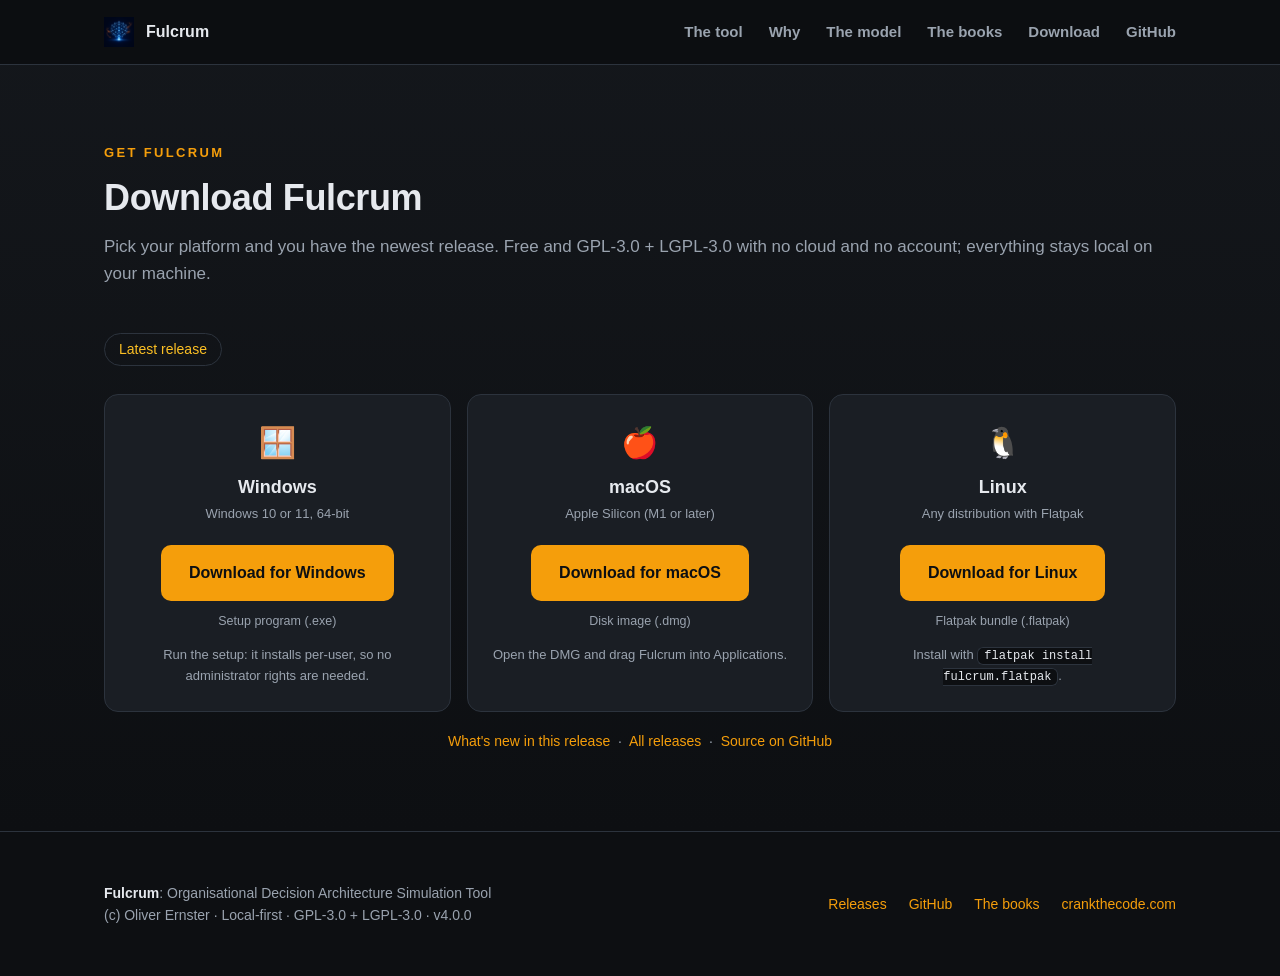
==== docs/download.html @ f6ef6655 "Close the remaining adversarial findings, surface the mechanics and add calibration Claims divide by" ====
<!DOCTYPE html>
<html lang="en">
<head>
<meta charset="utf-8">
<meta name="viewport" content="width=device-width, initial-scale=1">
<title>Download Fulcrum for Windows, macOS or Linux</title>
<meta name="description" content="Download the latest Fulcrum for Windows, macOS (Apple Silicon) or Linux. Free, GPL-3.0 + LGPL-3.0, local-first with no cloud and no account. One installer per platform, always the newest release.">
<meta name="author" content="Oliver Ernster">
<meta name="robots" content="index, follow">
<meta name="theme-color" content="#0d0f12">
<link rel="canonical" href="https://ernster.dev/fulcrum/download.html">
<meta property="og:type" content="website">
<meta property="og:site_name" content="Fulcrum">
<meta property="og:title" content="Download Fulcrum for Windows, macOS or Linux">
<meta property="og:description" content="One installer per platform, always the newest release. Free, local-first, no cloud and no account.">
<meta property="og:url" content="https://ernster.dev/fulcrum/download.html">
<meta property="og:image" content="https://ernster.dev/fulcrum/assets/screenshots/play-board.png">
<meta property="og:image:alt" content="The Fulcrum board scoring an organisation&#x27;s structure">
<meta name="twitter:card" content="summary_large_image">
<meta name="twitter:title" content="Download Fulcrum for Windows, macOS or Linux">
<meta name="twitter:description" content="One installer per platform, always the newest release. Free, local-first, no cloud and no account.">
<meta name="twitter:image" content="https://ernster.dev/fulcrum/assets/screenshots/play-board.png">
<link rel="icon" type="image/png" href="assets/fulcrum.png">
<link rel="stylesheet" href="styles.css">
</head>
<body>
<header class="nav">
  <div class="container nav-inner">
    <a class="brand" href="./">
      <img src="assets/fulcrum.png" alt="Fulcrum icon">Fulcrum</a>
    <nav class="nav-links">
      <a href="tool.html">The tool</a>
      <a href="why.html">Why</a>
      <a href="model.html">The model</a>
      <a href="why.html#books">The books</a>
      <a href="download.html">Download</a>
      <a href="https://github.com/oernster/fulcrum">GitHub</a>
    </nav>
  </div>
</header>
<main>
  <section id="download" class="alt">
    <div class="container">
      <div class="eyebrow">Get Fulcrum</div>
      <h2 class="section-title">Download Fulcrum</h2>
      <p class="section-sub">Pick your platform and you have the newest release. Free and
        GPL-3.0 + LGPL-3.0 with no cloud and no account; everything stays local on your machine.</p>
      <span class="dl-version" id="dl-version">Latest release</span>
      <div class="downloads">
        <div class="dl-card">
          <div class="ico">🪟</div>
          <h3>Windows</h3>
          <p class="req">Windows 10 or 11, 64-bit</p>
          <a class="btn btn-primary" href="https://github.com/oernster/fulcrum/releases/latest/download/FulcrumSetup.exe">
            Download for Windows</a>
          <p class="meta" data-asset="FulcrumSetup.exe">Setup program (.exe)</p>
          <p class="how">Run the setup: it installs per-user, so no administrator rights are needed.</p>
        </div>
        <div class="dl-card">
          <div class="ico">🍎</div>
          <h3>macOS</h3>
          <p class="req">Apple Silicon (M1 or later)</p>
          <a class="btn btn-primary" href="https://github.com/oernster/fulcrum/releases/latest/download/fulcrum.dmg">
            Download for macOS</a>
          <p class="meta" data-asset="fulcrum.dmg">Disk image (.dmg)</p>
          <p class="how">Open the DMG and drag Fulcrum into Applications.</p>
        </div>
        <div class="dl-card">
          <div class="ico">🐧</div>
          <h3>Linux</h3>
          <p class="req">Any distribution with Flatpak</p>
          <a class="btn btn-primary" href="https://github.com/oernster/fulcrum/releases/latest/download/fulcrum.flatpak">
            Download for Linux</a>
          <p class="meta" data-asset="fulcrum.flatpak">Flatpak bundle (.flatpak)</p>
          <p class="how">Install with <code>flatpak install fulcrum.flatpak</code>.</p>
        </div>
      </div>
      <p class="dl-links">
        <a id="dl-whats-new" href="https://github.com/oernster/fulcrum/releases/latest">What's new in this release</a>
        &nbsp;·&nbsp;
        <a href="https://github.com/oernster/fulcrum/releases">All releases</a>
        &nbsp;·&nbsp;
        <a href="https://github.com/oernster/fulcrum">Source on GitHub</a>
      </p>
    </div>
  </section>
</main>
<footer>
  <div class="container footer-inner">
    <div>
      <strong>Fulcrum</strong>: Organisational Decision Architecture Simulation Tool<br>
      (c) Oliver Ernster · Local-first · GPL-3.0 + LGPL-3.0 · v<!--VERSION-->4.0.0<!--/VERSION-->
    </div>
    <div class="footer-links">
      <a href="https://github.com/oernster/fulcrum/releases">Releases</a>
      <a href="https://github.com/oernster/fulcrum">GitHub</a>
      <a href="https://www.crankthecode.com/books">The books</a>
      <a href="https://www.crankthecode.com/">crankthecode.com</a>
    </div>
  </div>
</footer>
<script>
    // The download buttons never go stale: each points at GitHub's releases/latest/download
    // redirect, which always serves the newest release's asset (the asset names are version-free
    // by design). This script only decorates the page with live details: the version chip, the
    // release date and each installer's size, fetched from the GitHub API. If the call fails
    // (offline, rate-limited), the static text above stands on its own.
    (function () {
        var api = 'https://api.github.com/repos/oernster/fulcrum/releases/latest';
        fetch(api).then(function (r) {
            if (!r.ok) { throw new Error('release lookup failed'); }
            return r.json();
        }).then(function (rel) {
            var version = (rel.tag_name || '').replace(/^v/, '');
            if (version) {
                document.getElementById('dl-version').textContent = 'Version ' + version;
            }
            if (rel.html_url) {
                document.getElementById('dl-whats-new').href = rel.html_url;
            }
            (rel.assets || []).forEach(function (asset) {
                var meta = document.querySelector('[data-asset="' + asset.name + '"]');
                if (meta && asset.size) {
                    var mb = (asset.size / (1024 * 1024)).toFixed(1);
                    meta.textContent = meta.textContent + ' · ' + mb + ' MB';
                }
            });
        }).catch(function () { /* The static page already says everything essential. */ });
    })();
</script>
</body>
</html>
---- docs/styles.css ----
/* Fulcrum GitHub Pages site. Dark, amber-accented, matching the app theme. */
:root {
  --bg: #0d0f12;
  --surface: #1a1e24;
  --raised: #222831;
  --border: #2c333d;
  --text: #e6e9ee;
  --muted: #9aa3af;
  --accent: #f59e0b;
  --accent-bright: #fbbf24;
  --maxw: 1120px;
  --radius: 14px;
  --font: -apple-system, BlinkMacSystemFont, "Segoe UI", Roboto, Inter,
    "Helvetica Neue", Arial, sans-serif;
}
* { box-sizing: border-box; }
html { scroll-behavior: smooth; }
body {
  margin: 0;
  background: var(--bg);
  color: var(--text);
  font-family: var(--font);
  line-height: 1.6;
  -webkit-font-smoothing: antialiased;
}
a { color: var(--accent); text-decoration: none; }
a:hover { color: var(--accent-bright); }
h1, h2, h3, h4 { line-height: 1.2; }
.container { max-width: var(--maxw); margin: 0 auto; padding: 0 24px; }

header.nav {
  position: sticky;
  top: 0;
  z-index: 10;
  background: rgba(13, 15, 18, 0.82);
  backdrop-filter: blur(10px);
  border-bottom: 1px solid var(--border);
}
.nav-inner {
  display: flex;
  align-items: center;
  justify-content: space-between;
  height: 64px;
}
.brand {
  display: flex;
  align-items: center;
  gap: 12px;
  font-weight: 700;
  color: var(--text);
}
.brand img { width: 30px; height: 30px; }
.nav-links { display: flex; gap: 26px; align-items: center; }
.nav-links a { color: var(--muted); font-weight: 600; font-size: 15px; }
.nav-links a:hover { color: var(--accent-bright); }

.hero {
  position: relative;
  text-align: center;
  padding: 104px 0 80px;
  overflow: hidden;
}
.hero::before {
  content: "";
  position: absolute;
  inset: 0;
  background: radial-gradient(
    58% 50% at 50% 0,
    rgba(245, 158, 11, 0.18),
    transparent 70%
  );
  pointer-events: none;
}
.hero .logo {
  width: 112px;
  height: 112px;
  margin-bottom: 22px;
  filter: drop-shadow(0 10px 34px rgba(245, 158, 11, 0.28));
}
.hero h1 {
  font-size: clamp(42px, 7vw, 70px);
  margin: 0;
  letter-spacing: -0.02em;
}
.tagline {
  color: var(--accent);
  font-weight: 700;
  letter-spacing: 0.2em;
  text-transform: uppercase;
  font-size: 13px;
  margin-top: 10px;
}
.lede {
  max-width: 640px;
  margin: 26px auto 0;
  color: var(--muted);
  font-size: 19px;
}
.cta {
  display: flex;
  gap: 14px;
  justify-content: center;
  margin-top: 34px;
  flex-wrap: wrap;
}
.btn {
  display: inline-block;
  padding: 13px 26px;
  border-radius: 10px;
  font-weight: 700;
  border: 2px solid transparent;
  transition: 0.15s ease;
}
.btn-primary { background: var(--accent); color: #0d0f12; }
.btn-primary:hover { background: var(--accent-bright); color: #0d0f12; }
.btn-ghost { border-color: var(--border); color: var(--text); }
.btn-ghost:hover { border-color: var(--accent); color: var(--accent-bright); }
.badges {
  margin-top: 24px;
  color: var(--muted);
  font-size: 13px;
  letter-spacing: 0.06em;
}
.badges span { margin: 0 10px; }
.release-note { margin-top: 16px; color: var(--muted); font-size: 14px; }

section { padding: 78px 0; }
section.alt {
  background: linear-gradient(180deg, rgba(26, 30, 36, 0.5), transparent);
}
.eyebrow {
  color: var(--accent);
  font-weight: 700;
  letter-spacing: 0.18em;
  text-transform: uppercase;
  font-size: 13px;
  margin-bottom: 12px;
}
.section-title {
  font-size: clamp(28px, 4vw, 36px);
  margin: 0 0 14px;
  letter-spacing: -0.01em;
}
.section-sub {
  color: var(--muted);
  margin: 0 0 42px;
  max-width: none;
  font-size: 17px;
}

.features {
  display: grid;
  grid-template-columns: repeat(auto-fit, minmax(240px, 1fr));
  gap: 18px;
}
.feature {
  background: var(--surface);
  border: 1px solid var(--border);
  border-radius: var(--radius);
  padding: 26px;
}
.feature .fnum {
  color: var(--accent);
  font-weight: 700;
  font-size: 13px;
  letter-spacing: 0.1em;
}
.feature h3 { margin: 12px 0 8px; font-size: 18px; }
.feature p { margin: 0; color: var(--muted); font-size: 15px; }

.shots { display: grid; gap: 44px; }
.shot figure { margin: 0; }
.frame {
  background: var(--raised);
  border: 1px solid var(--border);
  border-radius: var(--radius);
  overflow: hidden;
  box-shadow: 0 28px 64px rgba(0, 0, 0, 0.5);
}
.frame .bar {
  display: flex;
  gap: 7px;
  padding: 12px 15px;
  border-bottom: 1px solid var(--border);
  background: var(--surface);
}
.frame .bar i {
  width: 11px;
  height: 11px;
  border-radius: 50%;
  background: var(--border);
}
.frame img { display: block; width: 100%; height: auto; }
.shot figcaption {
  color: var(--muted);
  margin-top: 16px;
  font-size: 15px;
  max-width: 760px;
}
.shot figcaption b { color: var(--text); }

/* Long-form prose (the Why this exists section). */
.prose p {
  color: var(--muted);
  font-size: 16.5px;
  max-width: 820px;
  margin: 0 0 18px;
}
.prose p:last-child { margin-bottom: 0; }

.books-intro {
  color: var(--muted);
  max-width: none;
  font-size: 17px;
  margin-bottom: 38px;
}
.featured {
  display: grid;
  grid-template-columns: auto 1fr;
  gap: 30px;
  align-items: center;
  background: linear-gradient(180deg, var(--surface), rgba(34, 40, 49, 0.35));
  border: 1px solid var(--border);
  border-radius: var(--radius);
  padding: 30px;
  margin-bottom: 34px;
}
.featured img {
  width: 188px;
  height: auto;
  border-radius: 6px;
  box-shadow: 0 16px 40px rgba(0, 0, 0, 0.55);
}
.featured .kicker {
  color: var(--accent);
  font-weight: 700;
  text-transform: uppercase;
  letter-spacing: 0.14em;
  font-size: 12px;
}
.featured .meta h3 { margin: 8px 0; font-size: 26px; }
.featured .meta p { color: var(--muted); margin: 0 0 18px; font-size: 16px; }

.series {
  display: grid;
  grid-template-columns: repeat(auto-fit, minmax(212px, 1fr));
  gap: 20px;
}
.book {
  background: var(--surface);
  border: 1px solid var(--border);
  border-radius: var(--radius);
  padding: 22px;
  text-align: center;
  display: flex;
  flex-direction: column;
  align-items: center;
}
.book img {
  width: 132px;
  height: auto;
  border-radius: 5px;
  box-shadow: 0 12px 28px rgba(0, 0, 0, 0.5);
  margin-bottom: 18px;
}
.book h4 { margin: 0 0 8px; font-size: 16px; }
.book p { color: var(--muted); font-size: 14px; margin: 0 0 16px; flex: 1; }
.book .buy { font-weight: 700; font-size: 14px; }

.dl-version {
  display: inline-block;
  margin-top: 4px;
  font-size: 14px;
  color: var(--accent-bright);
  border: 1px solid var(--border);
  border-radius: 999px;
  padding: 4px 14px;
}
.downloads {
  display: grid;
  grid-template-columns: repeat(auto-fit, minmax(260px, 1fr));
  gap: 16px;
  margin-top: 28px;
}
.dl-card {
  background: var(--surface);
  border: 1px solid var(--border);
  border-radius: var(--radius);
  padding: 24px 20px;
  text-align: center;
  display: flex;
  flex-direction: column;
  gap: 6px;
}
.dl-card .ico { font-size: 30px; }
.dl-card h3 { margin: 4px 0 0; font-size: 18px; }
.dl-card .req { color: var(--muted); font-size: 13px; margin: 0; }
.dl-card .btn { margin: 14px auto 4px; }
.dl-card .meta {
  color: var(--muted);
  font-size: 12.5px;
  min-height: 1.2em;
  margin: 0;
}
.dl-card .how { color: var(--muted); font-size: 13px; margin: 8px 0 0; }
.dl-card code {
  background: var(--bg);
  border: 1px solid var(--border);
  border-radius: 6px;
  padding: 1px 6px;
  font-size: 12px;
  color: var(--text);
}
.dl-links {
  text-align: center;
  color: var(--muted);
  font-size: 14px;
  margin: 18px 0 0;
}

footer {
  border-top: 1px solid var(--border);
  padding: 50px 0;
  color: var(--muted);
  font-size: 14px;
}
.footer-inner {
  display: flex;
  justify-content: space-between;
  gap: 24px;
  flex-wrap: wrap;
  align-items: center;
}
.footer-inner strong { color: var(--text); }
.footer-links { display: flex; gap: 22px; flex-wrap: wrap; }

/* Long-form lists in prose (the model page's assumptions and limits). */
.prose ol,
.prose ul {
  color: var(--muted);
  font-size: 16.5px;
  max-width: 820px;
  margin: 0 0 18px;
  padding-left: 24px;
}
.prose li { margin-bottom: 12px; }
.prose li b { color: var(--text); }
.prose code {
  background: var(--bg);
  border: 1px solid var(--border);
  border-radius: 6px;
  padding: 1px 6px;
  font-size: 14px;
  color: var(--text);
}

/* The provenance and sensitivity tables (the model page). */
.table-scroll { overflow-x: auto; margin: 0 0 18px; }
.weights {
  width: 100%;
  max-width: 1020px;
  border-collapse: collapse;
  font-size: 14.5px;
  background: var(--surface);
  border: 1px solid var(--border);
  border-radius: var(--radius);
}
.weights th {
  text-align: left;
  color: var(--accent);
  font-size: 12.5px;
  text-transform: uppercase;
  letter-spacing: 0.08em;
  padding: 12px 14px;
  border-bottom: 1px solid var(--border);
}
.weights td {
  color: var(--muted);
  padding: 12px 14px;
  border-bottom: 1px solid var(--border);
  vertical-align: top;
}
.weights tr:last-child td { border-bottom: 0; }
.weights td i { color: var(--text); font-style: italic; }

/* Unshippable placeholder: loud on purpose, so a TODO never slips out quietly.
   The doubled selector outranks the .prose p width cap so it aligns with the
   tables rather than the narrower prose column. */
.todo,
.prose .todo {
  border: 2px dashed var(--accent);
  border-radius: 8px;
  background: rgba(245, 158, 11, 0.08);
  color: var(--accent-bright);
  font-family: ui-monospace, "Cascadia Mono", Consolas, Menlo, monospace;
  font-size: 14px;
  padding: 12px 16px;
  max-width: 1020px;
}

/* Keyboard focus stays visible site-wide. */
a:focus-visible,
.btn:focus-visible {
  outline: 2px solid var(--accent);
  outline-offset: 2px;
  border-radius: 4px;
}

@media (prefers-reduced-motion: reduce) {
  html { scroll-behavior: auto; }
  .btn { transition: none; }
}

@media (max-width: 640px) {
  .featured {
    grid-template-columns: 1fr;
    text-align: center;
    justify-items: center;
  }
  .nav-links { gap: 16px; }
  .nav-links a:nth-child(1),
  .nav-links a:nth-child(2) { display: none; }
}
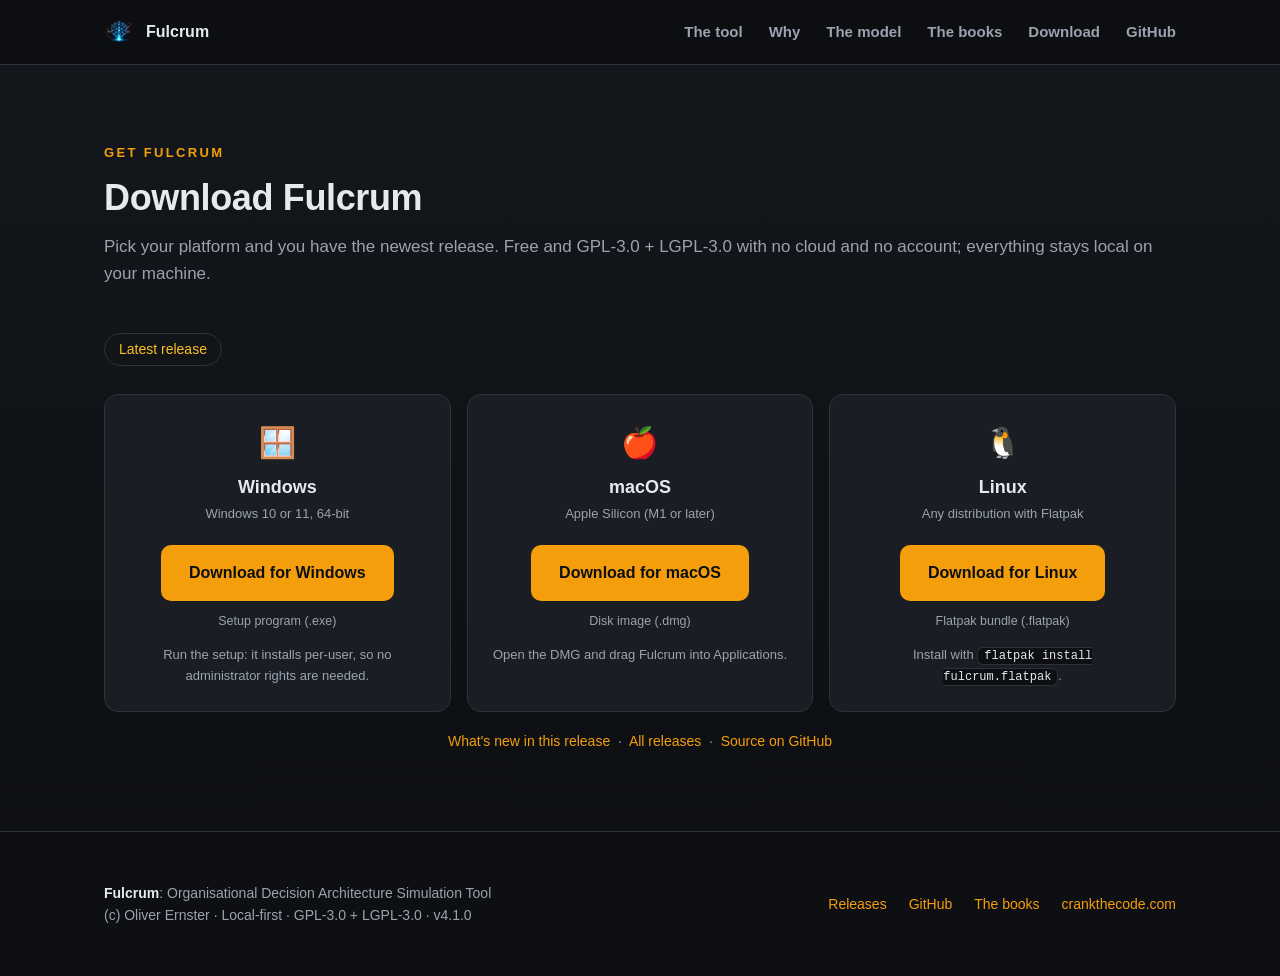
==== commit 7c8b9a4e: "Refresh the docs and site for the frame-verdict report and bump the version The README, architecture" ====
--- a/docs/download.html
+++ b/docs/download.html
@@ -89,7 +89,7 @@
   <div class="container footer-inner">
     <div>
       <strong>Fulcrum</strong>: Organisational Decision Architecture Simulation Tool<br>
-      (c) Oliver Ernster · Local-first · GPL-3.0 + LGPL-3.0 · v<!--VERSION-->4.0.0<!--/VERSION-->
+      (c) Oliver Ernster · Local-first · GPL-3.0 + LGPL-3.0 · v<!--VERSION-->4.1.0<!--/VERSION-->
     </div>
     <div class="footer-links">
       <a href="https://github.com/oernster/fulcrum/releases">Releases</a>
@@ -102,8 +102,8 @@
 <script>
     // The download buttons never go stale: each points at GitHub's releases/latest/download
     // redirect, which always serves the newest release's asset (the asset names are version-free
-    // by design). This script only decorates the page with live details: the version chip, the
-    // release date and each installer's size, fetched from the GitHub API. If the call fails
+    // by design). This script only decorates the page with live details: the version chip and
+    // each installer's size, fetched from the GitHub API. If the call fails
     // (offline, rate-limited), the static text above stands on its own.
     (function () {
         var api = 'https://api.github.com/repos/oernster/fulcrum/releases/latest';
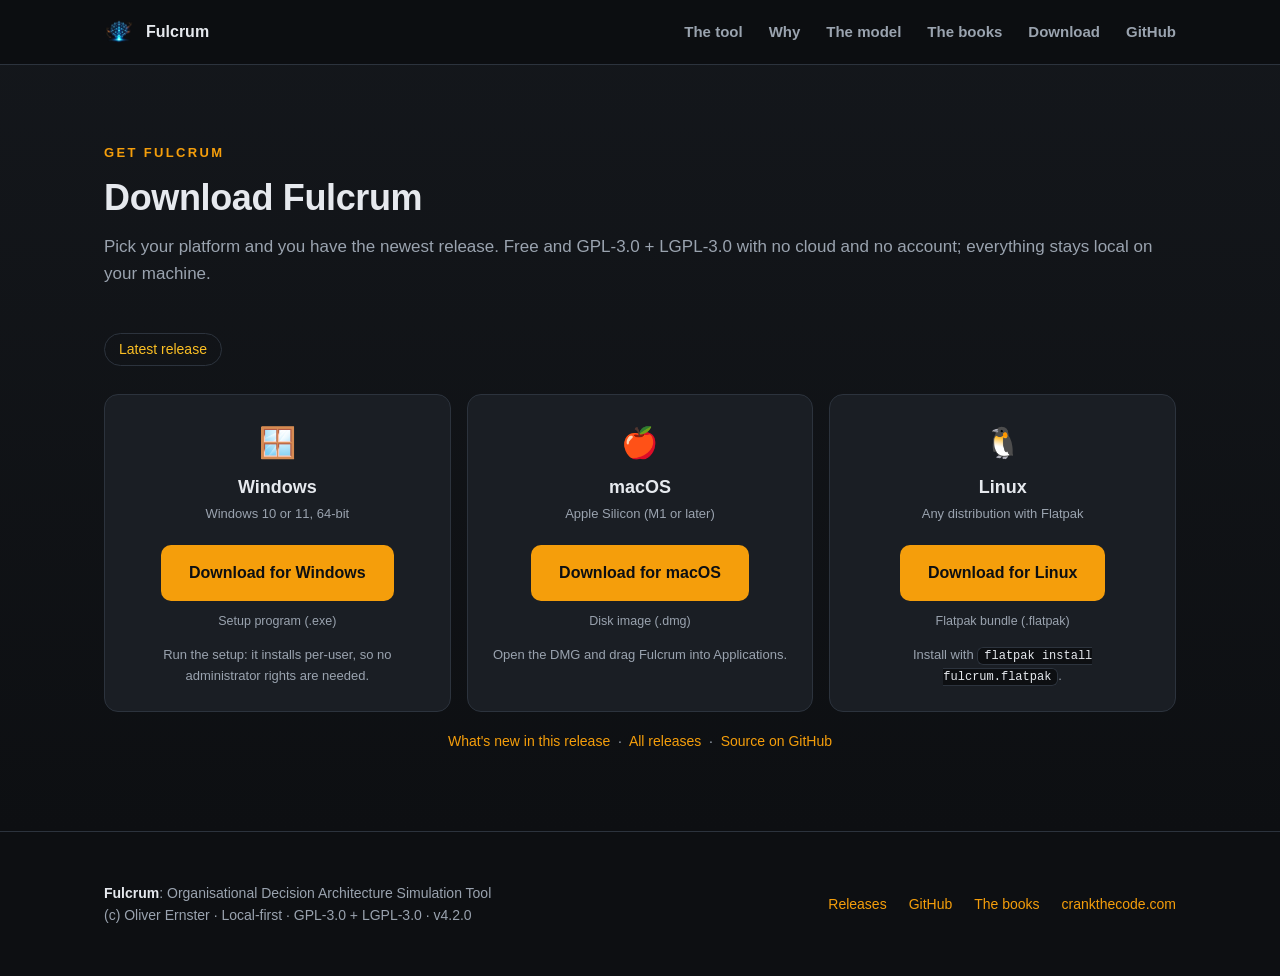
==== commit 3d6a0221: "Split the installer into layers and gate the analysis scripts" ====
--- a/docs/download.html
+++ b/docs/download.html
@@ -89,7 +89,7 @@
   <div class="container footer-inner">
     <div>
       <strong>Fulcrum</strong>: Organisational Decision Architecture Simulation Tool<br>
-      (c) Oliver Ernster · Local-first · GPL-3.0 + LGPL-3.0 · v<!--VERSION-->4.1.0<!--/VERSION-->
+      (c) Oliver Ernster · Local-first · GPL-3.0 + LGPL-3.0 · v<!--VERSION-->4.2.0<!--/VERSION-->
     </div>
     <div class="footer-links">
       <a href="https://github.com/oernster/fulcrum/releases">Releases</a>
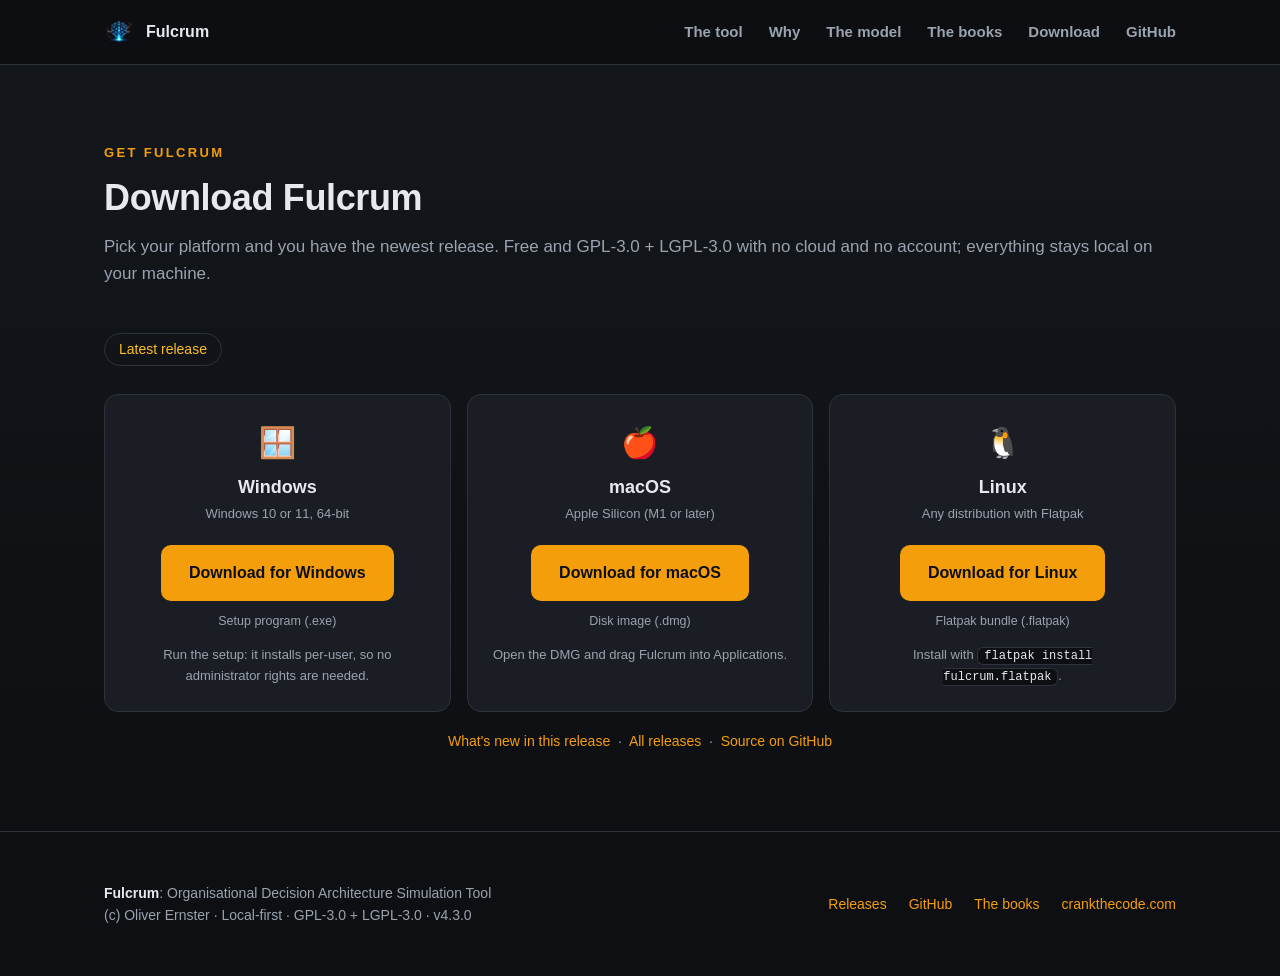
==== commit ccdd09d0: "Give the signal definitions and the guide's move list the same self-reading scroll as the rest of th" ====
--- a/docs/download.html
+++ b/docs/download.html
@@ -89,7 +89,7 @@
   <div class="container footer-inner">
     <div>
       <strong>Fulcrum</strong>: Organisational Decision Architecture Simulation Tool<br>
-      (c) Oliver Ernster · Local-first · GPL-3.0 + LGPL-3.0 · v<!--VERSION-->4.2.0<!--/VERSION-->
+      (c) Oliver Ernster · Local-first · GPL-3.0 + LGPL-3.0 · v<!--VERSION-->4.3.0<!--/VERSION-->
     </div>
     <div class="footer-links">
       <a href="https://github.com/oernster/fulcrum/releases">Releases</a>
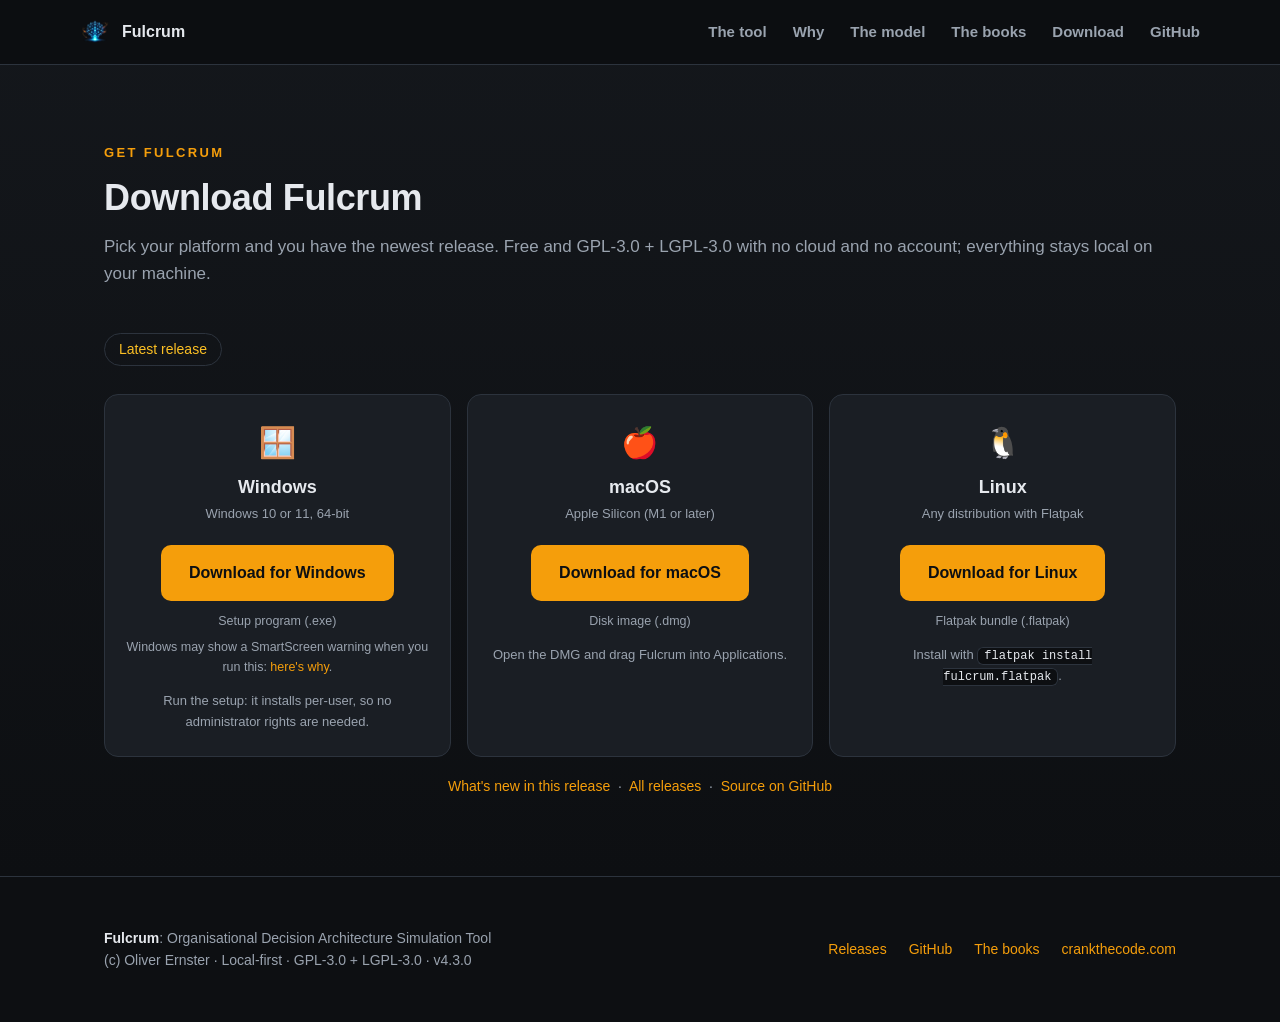
==== commit d2604a56: "Link the SmartScreen explainer beneath the Windows download" ====
--- a/docs/download.html
+++ b/docs/download.html
@@ -54,6 +54,7 @@
           <a class="btn btn-primary" href="https://github.com/oernster/fulcrum/releases/latest/download/FulcrumSetup.exe">
             Download for Windows</a>
           <p class="meta" data-asset="FulcrumSetup.exe">Setup program (.exe)</p>
+          <p class="meta">Windows may show a SmartScreen warning when you run this: <a href="/windows-smartscreen.html">here's why</a>.</p>
           <p class="how">Run the setup: it installs per-user, so no administrator rights are needed.</p>
         </div>
         <div class="dl-card">
--- a/docs/styles.css
+++ b/docs/styles.css
@@ -36,11 +36,18 @@
   backdrop-filter: blur(10px);
   border-bottom: 1px solid var(--border);
 }
+/* The header wraps rather than overflowing. A fixed height with a no-wrap
+   link row pushed the page 2px wider than a narrow viewport, so every page
+   scrolled sideways; a minimum height with wrapping keeps the usual single
+   64px row while letting a cramped viewport take a second one. */
 .nav-inner {
   display: flex;
   align-items: center;
   justify-content: space-between;
-  height: 64px;
+  flex-wrap: wrap;
+  row-gap: 8px;
+  min-height: 64px;
+  padding: 8px 0;
 }
 .brand {
   display: flex;
@@ -50,7 +57,14 @@
   color: var(--text);
 }
 .brand img { width: 30px; height: 30px; }
-.nav-links { display: flex; gap: 26px; align-items: center; }
+.nav-links {
+  display: flex;
+  gap: 26px;
+  align-items: center;
+  flex-wrap: wrap;
+  justify-content: flex-end;
+  row-gap: 6px;
+}
 .nav-links a { color: var(--muted); font-weight: 600; font-size: 15px; }
 .nav-links a:hover { color: var(--accent-bright); }
 
@@ -345,6 +359,15 @@
 }
 .prose li { margin-bottom: 12px; }
 .prose li b { color: var(--text); }
+
+/* Group headings inside the vocabulary section (the tool page). */
+.vocab-heading {
+  color: var(--accent-bright);
+  font-size: 15px;
+  letter-spacing: 0.08em;
+  text-transform: uppercase;
+  margin: 30px 0 14px;
+}
 .prose code {
   background: var(--bg);
   border: 1px solid var(--border);
@@ -398,6 +421,64 @@
   max-width: 1020px;
 }
 
+/* Clickable cards, site policy. A card that leads somewhere is clickable
+   across its whole surface and highlights on hover, so the affordance is the
+   pane itself rather than a small hyperlink buried inside it. The card keeps
+   exactly one real anchor and that anchor's ::after covers the card, so the
+   markup stays valid (no nested links) and assistive technology still
+   announces the link's own text. Cards whose affordance is already an obvious
+   button (the download cards) are deliberately left alone, since an overlay
+   there would also block selecting the install command. */
+.card-link {
+  position: relative;
+  transition: border-color 0.15s ease, background 0.15s ease,
+    transform 0.15s ease;
+}
+.card-link:hover,
+.card-link:focus-within {
+  border-color: var(--accent);
+  background: var(--raised);
+  transform: translateY(-2px);
+}
+.card-link:hover h3,
+.card-link:hover h4,
+.card-link:focus-within h3,
+.card-link:focus-within h4 { color: var(--accent-bright); }
+.card-link .stretched::after {
+  content: "";
+  position: absolute;
+  inset: 0;
+  border-radius: var(--radius);
+}
+
+/* A standing panel pointing at another page. Used where a prose page would
+   otherwise repeat the same inline link several times: the destination is
+   named once, as a surface rather than as scattered hyperlinks. Aligned to
+   the prose column width so it sits under the paragraphs it follows. */
+.panel {
+  background: var(--surface);
+  border: 1px solid var(--border);
+  border-radius: var(--radius);
+  padding: 24px 26px;
+  max-width: 820px;
+  margin: 4px 0 0;
+}
+.panel .kicker {
+  color: var(--accent);
+  font-weight: 700;
+  font-size: 13px;
+  letter-spacing: 0.1em;
+  text-transform: uppercase;
+}
+.panel h3 { margin: 10px 0 8px; font-size: 21px; }
+.panel p { margin: 0; color: var(--muted); font-size: 15px; max-width: none; }
+.panel .go {
+  display: inline-block;
+  margin-top: 14px;
+  font-weight: 700;
+  font-size: 14px;
+}
+
 /* Keyboard focus stays visible site-wide. */
 a:focus-visible,
 .btn:focus-visible {
@@ -409,6 +490,9 @@
 @media (prefers-reduced-motion: reduce) {
   html { scroll-behavior: auto; }
   .btn { transition: none; }
+  .card-link { transition: none; }
+  .card-link:hover,
+  .card-link:focus-within { transform: none; }
 }
 
 @media (max-width: 640px) {
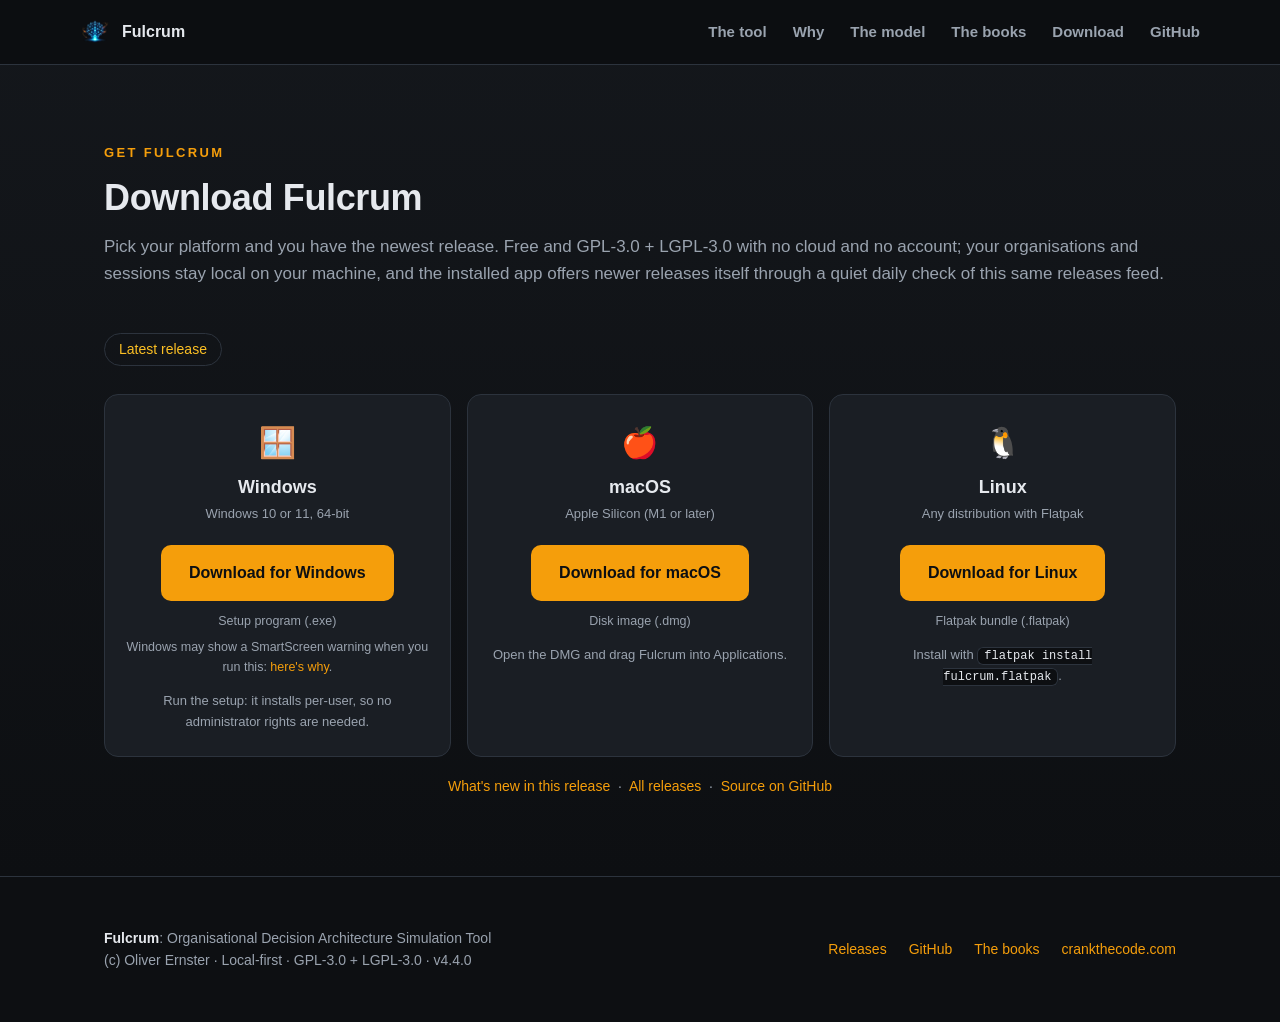
==== commit 9b215170: "Add in-app update check with prompt, skip and daily re-check" ====
--- a/docs/download.html
+++ b/docs/download.html
@@ -44,7 +44,9 @@
       <div class="eyebrow">Get Fulcrum</div>
       <h2 class="section-title">Download Fulcrum</h2>
       <p class="section-sub">Pick your platform and you have the newest release. Free and
-        GPL-3.0 + LGPL-3.0 with no cloud and no account; everything stays local on your machine.</p>
+        GPL-3.0 + LGPL-3.0 with no cloud and no account; your organisations and sessions stay
+        local on your machine, and the installed app offers newer releases itself through a
+        quiet daily check of this same releases feed.</p>
       <span class="dl-version" id="dl-version">Latest release</span>
       <div class="downloads">
         <div class="dl-card">
@@ -90,7 +92,7 @@
   <div class="container footer-inner">
     <div>
       <strong>Fulcrum</strong>: Organisational Decision Architecture Simulation Tool<br>
-      (c) Oliver Ernster · Local-first · GPL-3.0 + LGPL-3.0 · v<!--VERSION-->4.3.0<!--/VERSION-->
+      (c) Oliver Ernster · Local-first · GPL-3.0 + LGPL-3.0 · v<!--VERSION-->4.4.0<!--/VERSION-->
     </div>
     <div class="footer-links">
       <a href="https://github.com/oernster/fulcrum/releases">Releases</a>
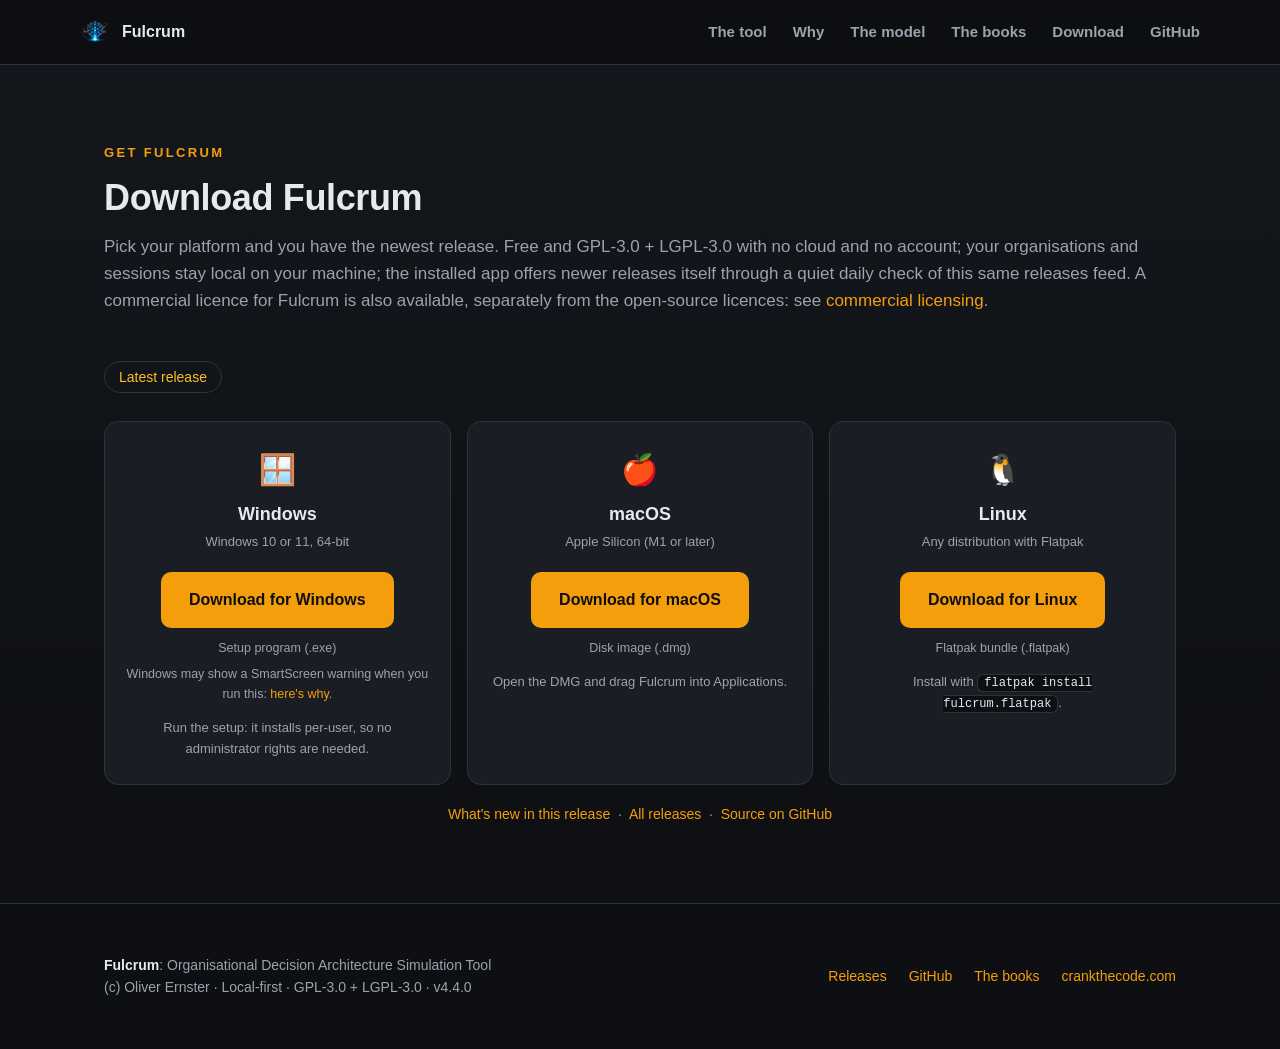
==== commit 6c66c202: "Note that a commercial licence is available The home and download pages link to the commercial licen" ====
--- a/docs/download.html
+++ b/docs/download.html
@@ -45,8 +45,9 @@
       <h2 class="section-title">Download Fulcrum</h2>
       <p class="section-sub">Pick your platform and you have the newest release. Free and
         GPL-3.0 + LGPL-3.0 with no cloud and no account; your organisations and sessions stay
-        local on your machine, and the installed app offers newer releases itself through a
-        quiet daily check of this same releases feed.</p>
+        local on your machine; the installed app offers newer releases itself through a
+        quiet daily check of this same releases feed.
+        A commercial licence for Fulcrum is also available, separately from the open-source licences: see <a href="https://ernster.dev/commercial-licensing.html">commercial licensing</a>.</p>
       <span class="dl-version" id="dl-version">Latest release</span>
       <div class="downloads">
         <div class="dl-card">
--- a/docs/styles.css
+++ b/docs/styles.css
@@ -129,6 +129,11 @@
 .btn-primary:hover { background: var(--accent-bright); color: #0d0f12; }
 .btn-ghost { border-color: var(--border); color: var(--text); }
 .btn-ghost:hover { border-color: var(--accent); color: var(--accent-bright); }
+/* The donate button carries artwork before its label. The mark is sized in em
+   against the button's own type; at one line box the artwork could not be read,
+   so it takes 2.7em and the button is deliberately taller than a text-only one. */
+.btn-donate { display: inline-flex; align-items: center; gap: 10px; }
+.btn-donate img { display: block; height: 2.7em; width: auto; }
 .badges {
   margin-top: 24px;
   color: var(--muted);
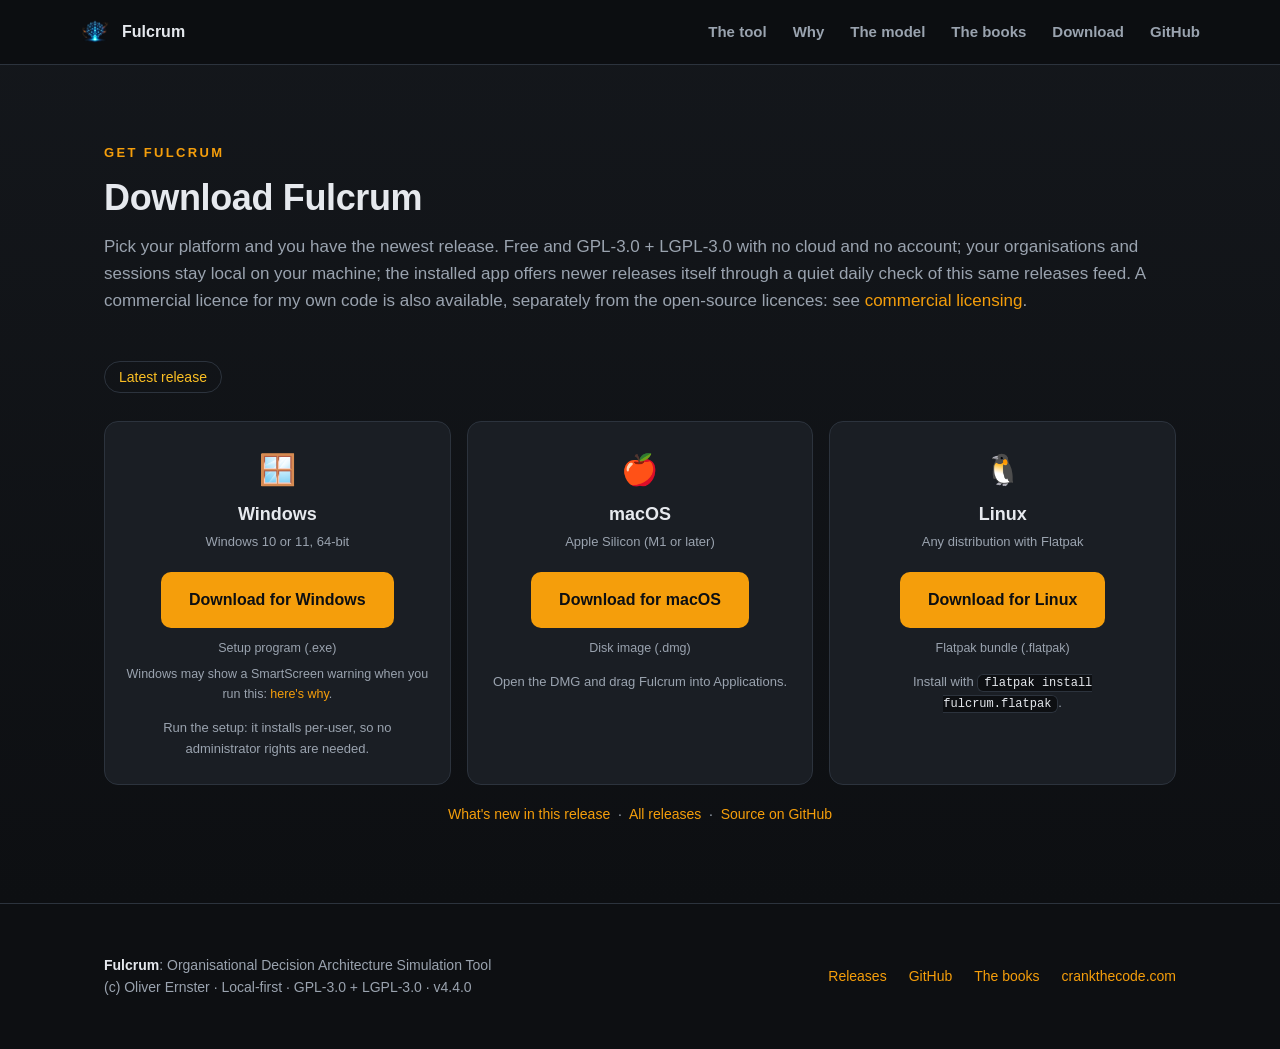
==== commit 32dc1f44: "Align the commercial licensing note with the README The note now says the commercial licence covers " ====
--- a/docs/download.html
+++ b/docs/download.html
@@ -47,7 +47,7 @@
         GPL-3.0 + LGPL-3.0 with no cloud and no account; your organisations and sessions stay
         local on your machine; the installed app offers newer releases itself through a
         quiet daily check of this same releases feed.
-        A commercial licence for Fulcrum is also available, separately from the open-source licences: see <a href="https://ernster.dev/commercial-licensing.html">commercial licensing</a>.</p>
+        A commercial licence for my own code is also available, separately from the open-source licences: see <a href="https://ernster.dev/commercial-licensing.html">commercial licensing</a>.</p>
       <span class="dl-version" id="dl-version">Latest release</span>
       <div class="downloads">
         <div class="dl-card">
